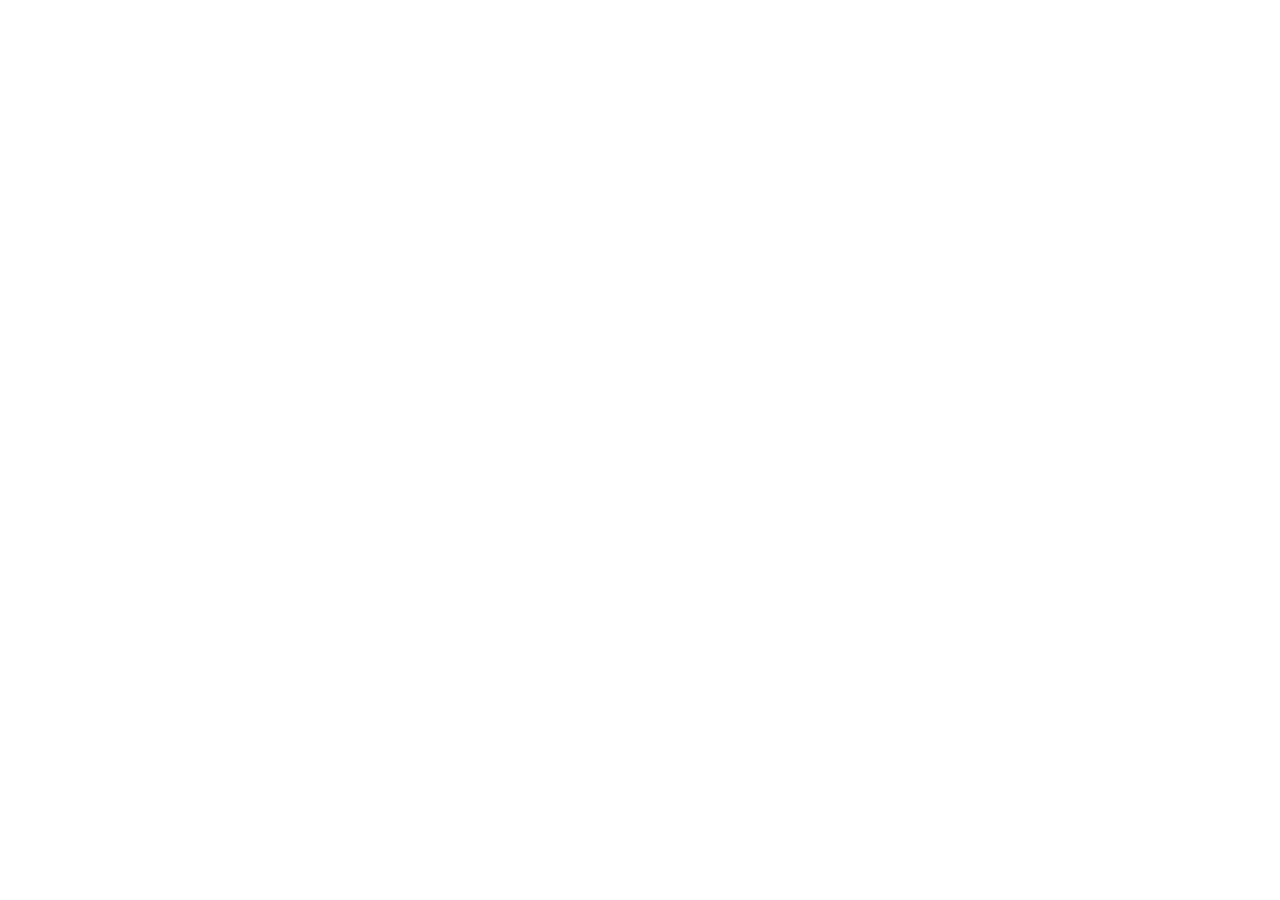
==== index.html @ 18ed4741 "Add files via upload" ====
<!doctype html>
<html lang="en">
  <head>
    <meta charset="UTF-8" />
    <meta name="viewport" content="width=device-width, initial-scale=1.0" />
    <meta name="theme-color" content="#0C0C0C" />
    <link rel="icon" type="image/svg+xml" href="./favicon.svg" />
    <meta
      name="description"
      content="白天宇 · 沈阳体育学院运动康复专业。方向：竞技队医 / 运动防护。"
    />
    <title>白天宇 · 运动康复 | 竞技队医方向</title>
    <!-- Kanit 已本地化到 public/fonts，不依赖 Google Fonts CDN -->
    <script type="module" crossorigin src="./assets/index-C3jaKAx_.js"></script>
    <link rel="stylesheet" crossorigin href="./assets/index-DXJRhsAa.css">
  </head>
  <body>
    <div id="root"></div>
  </body>
</html>
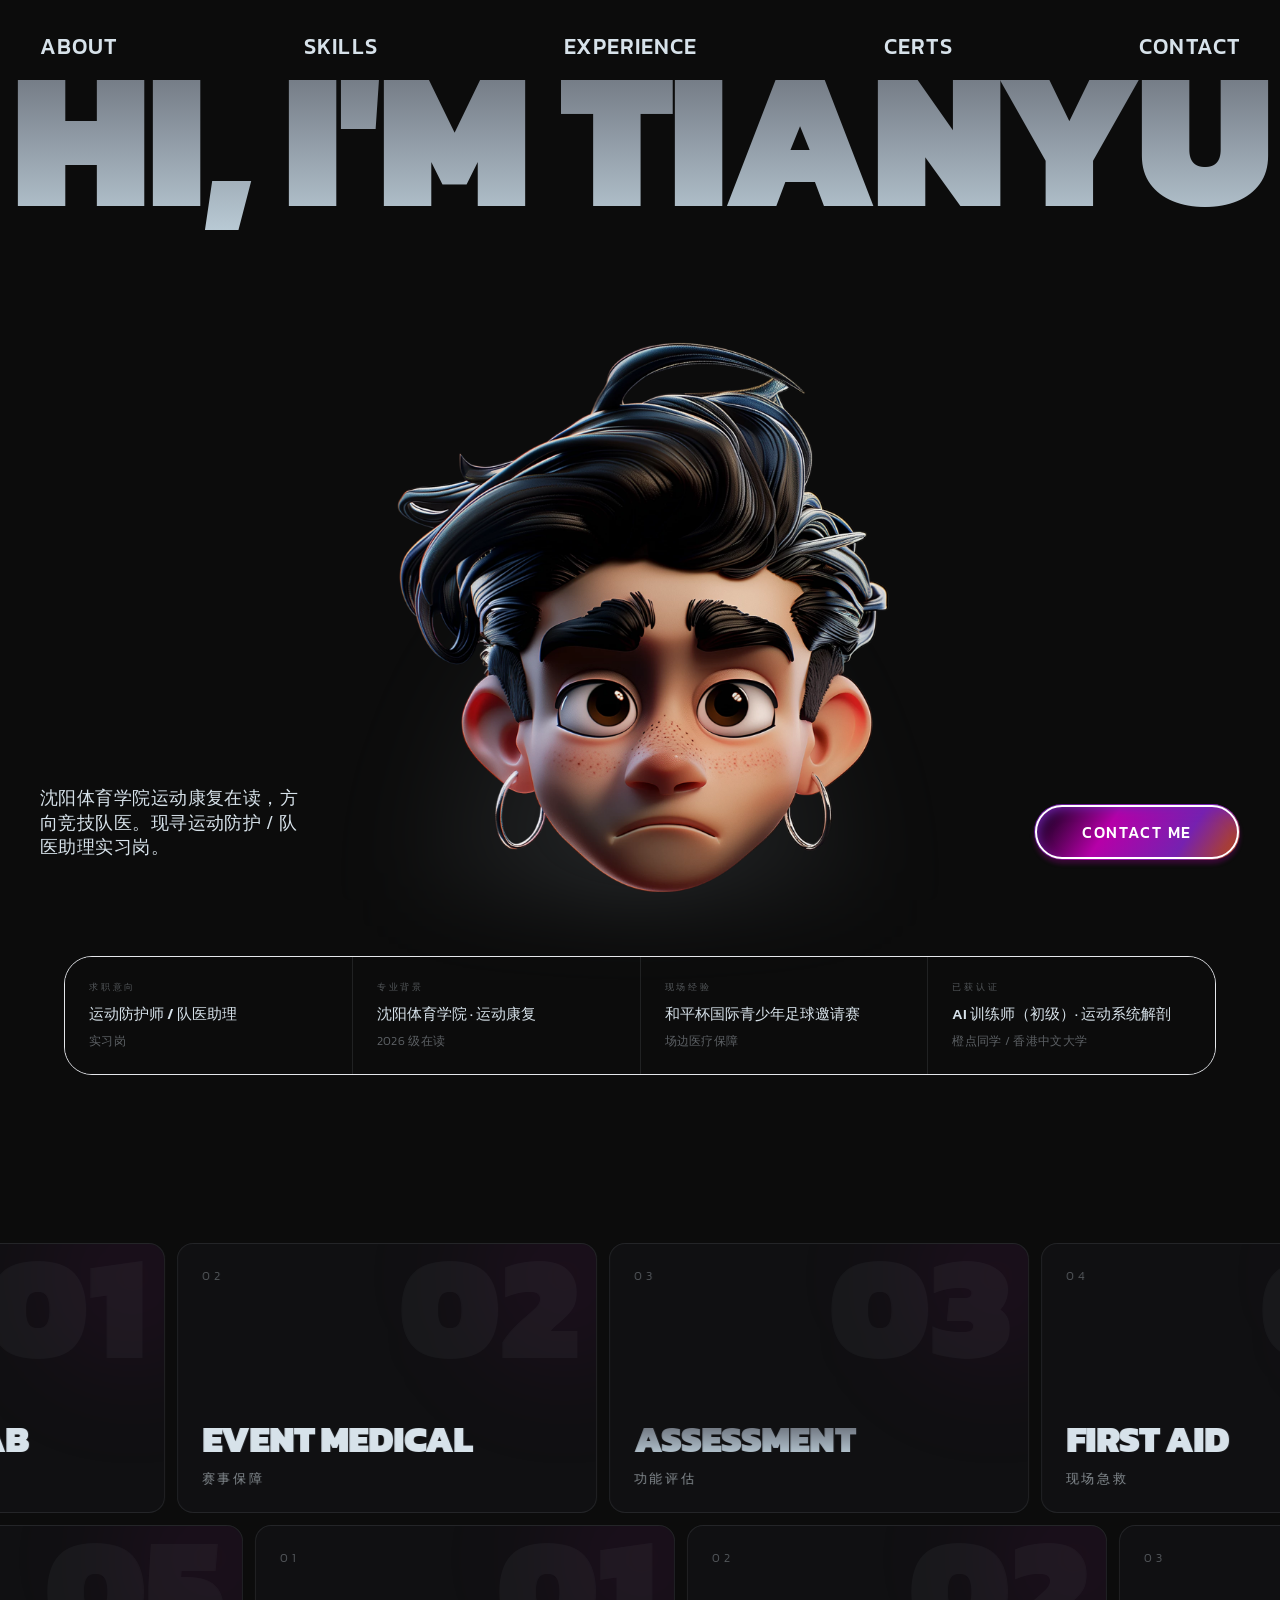
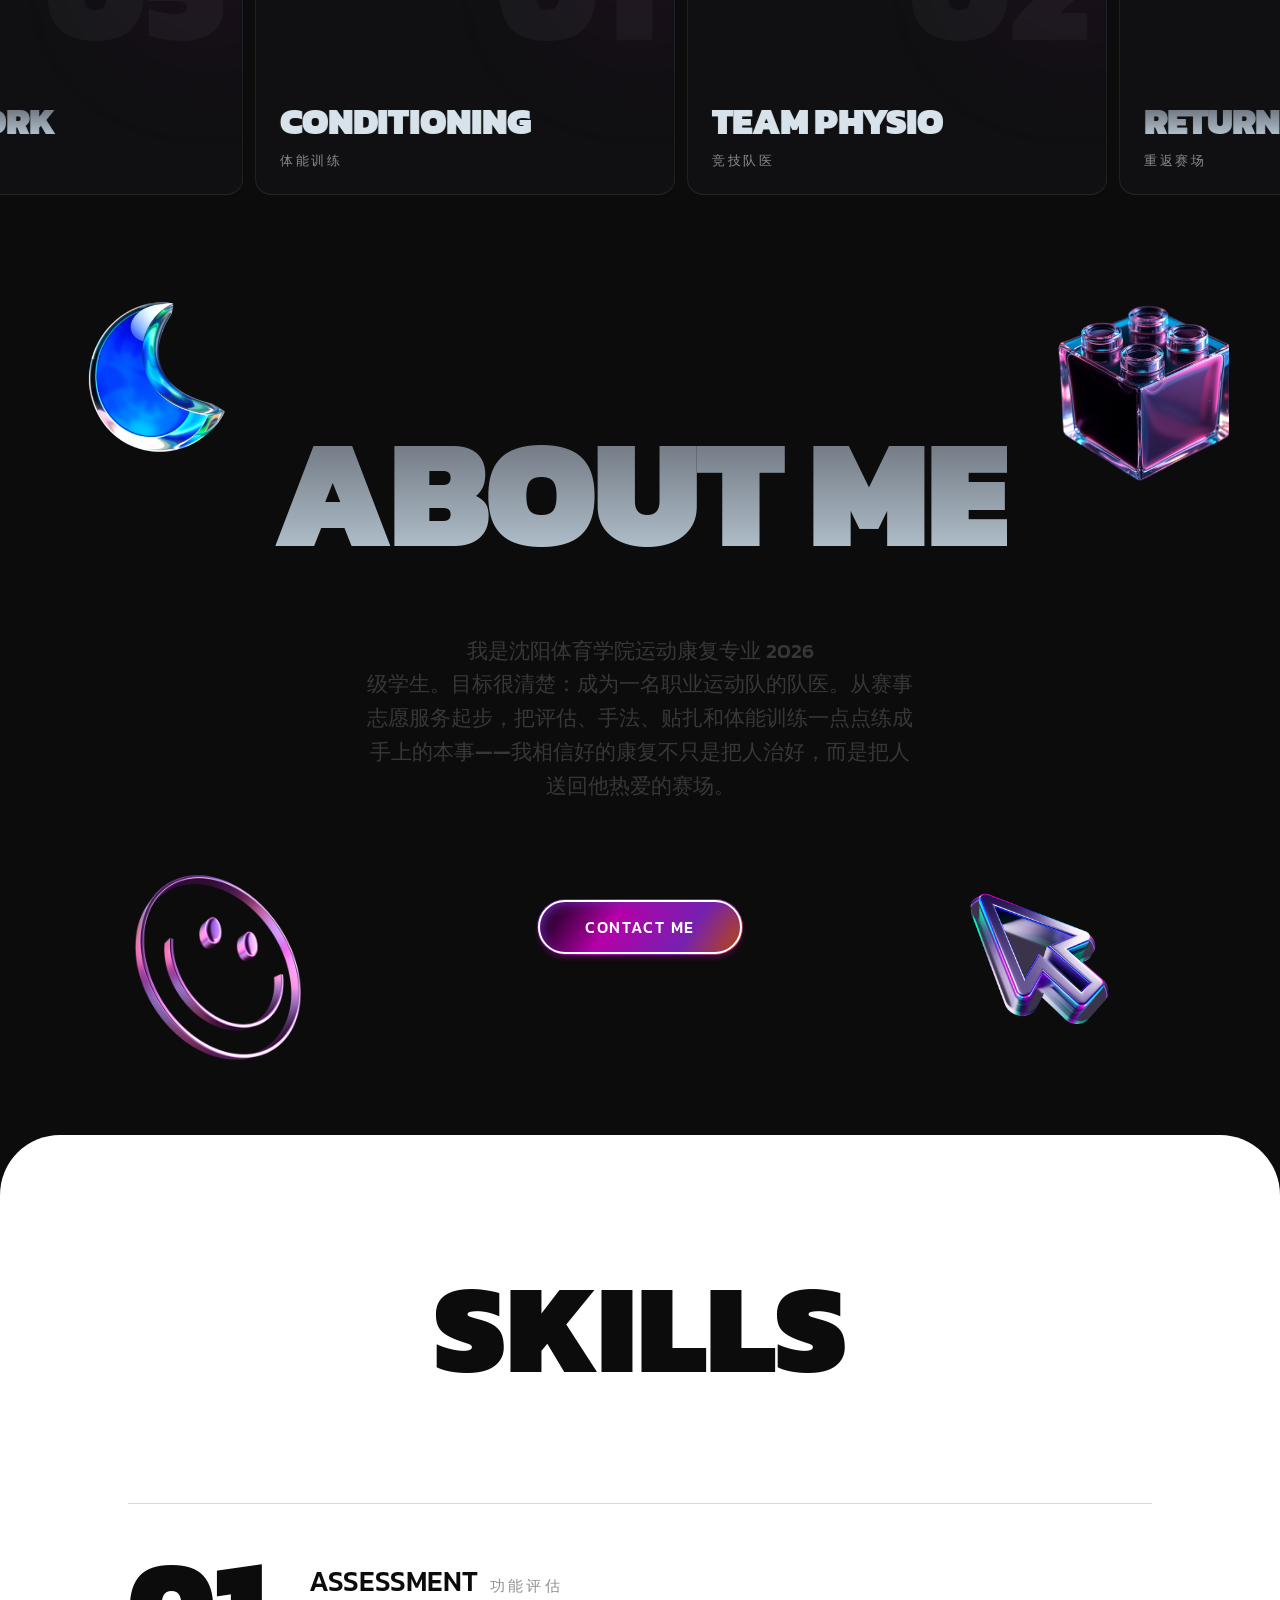
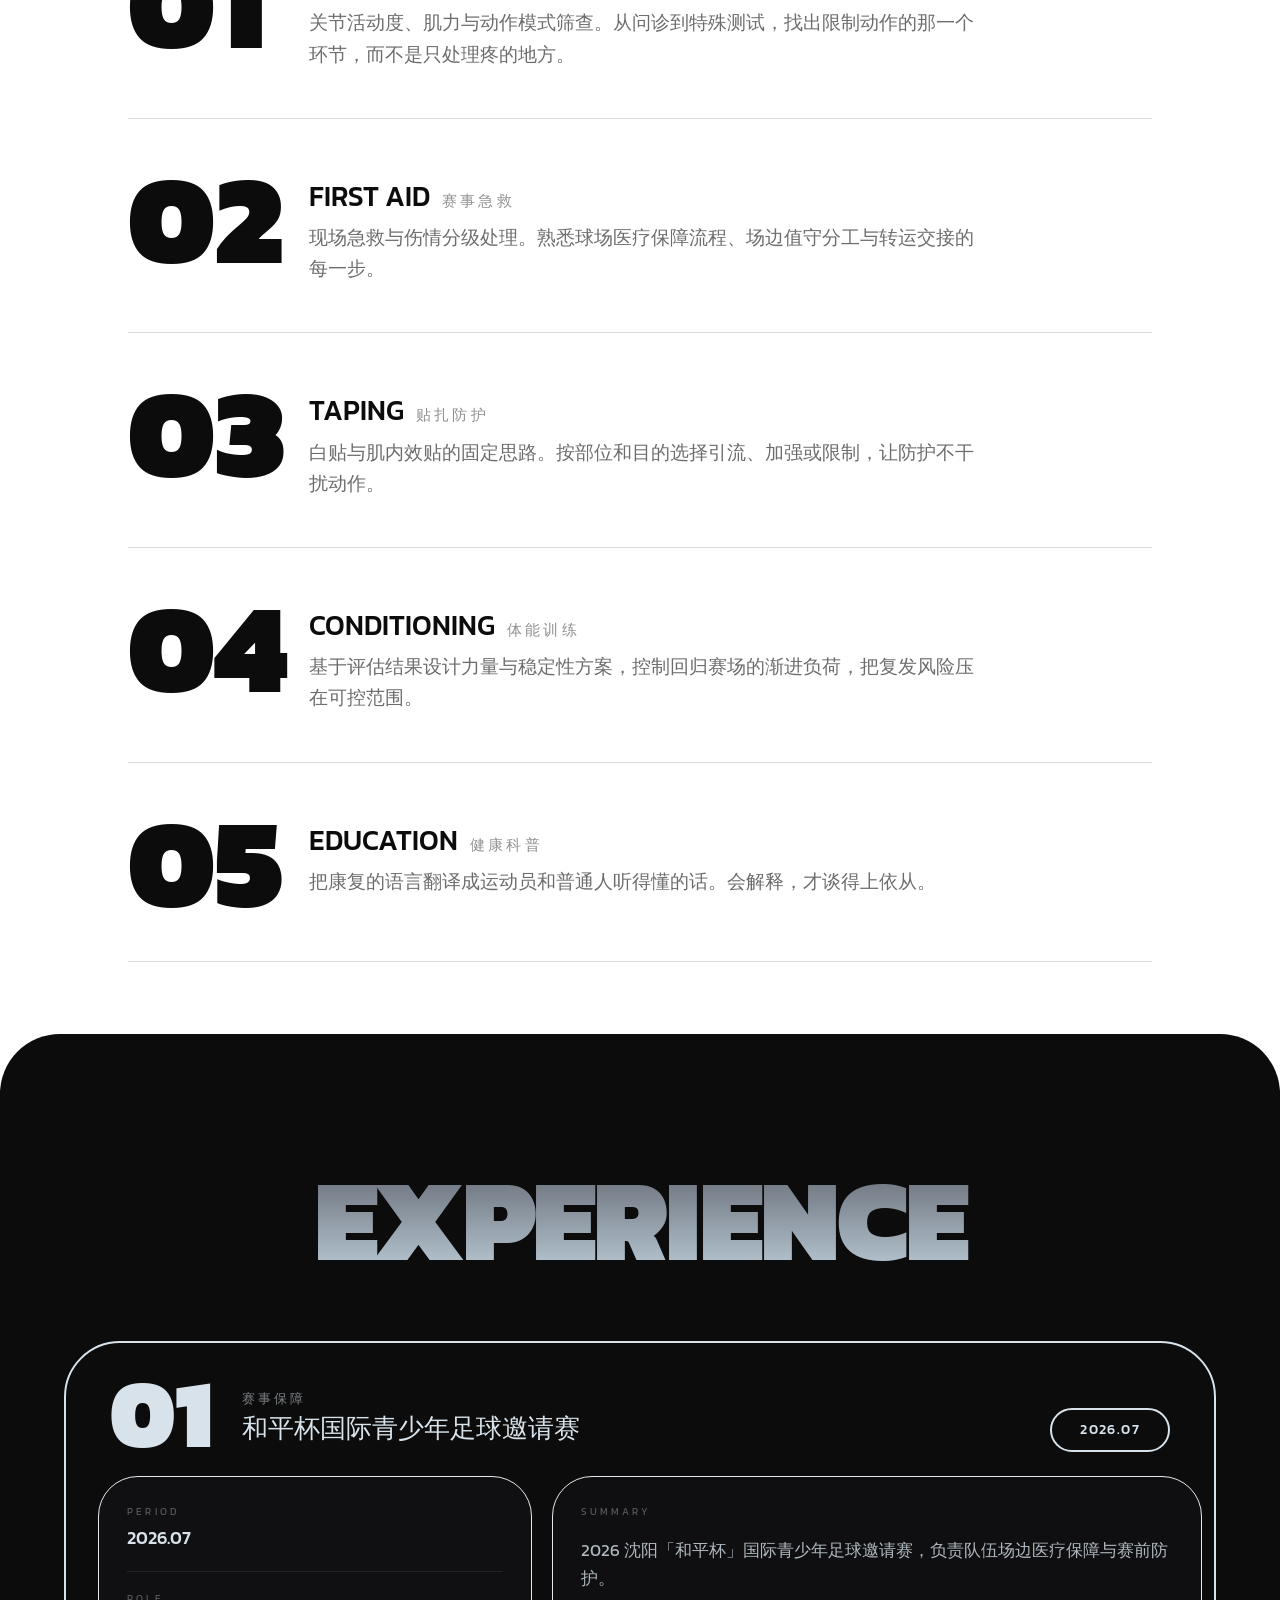
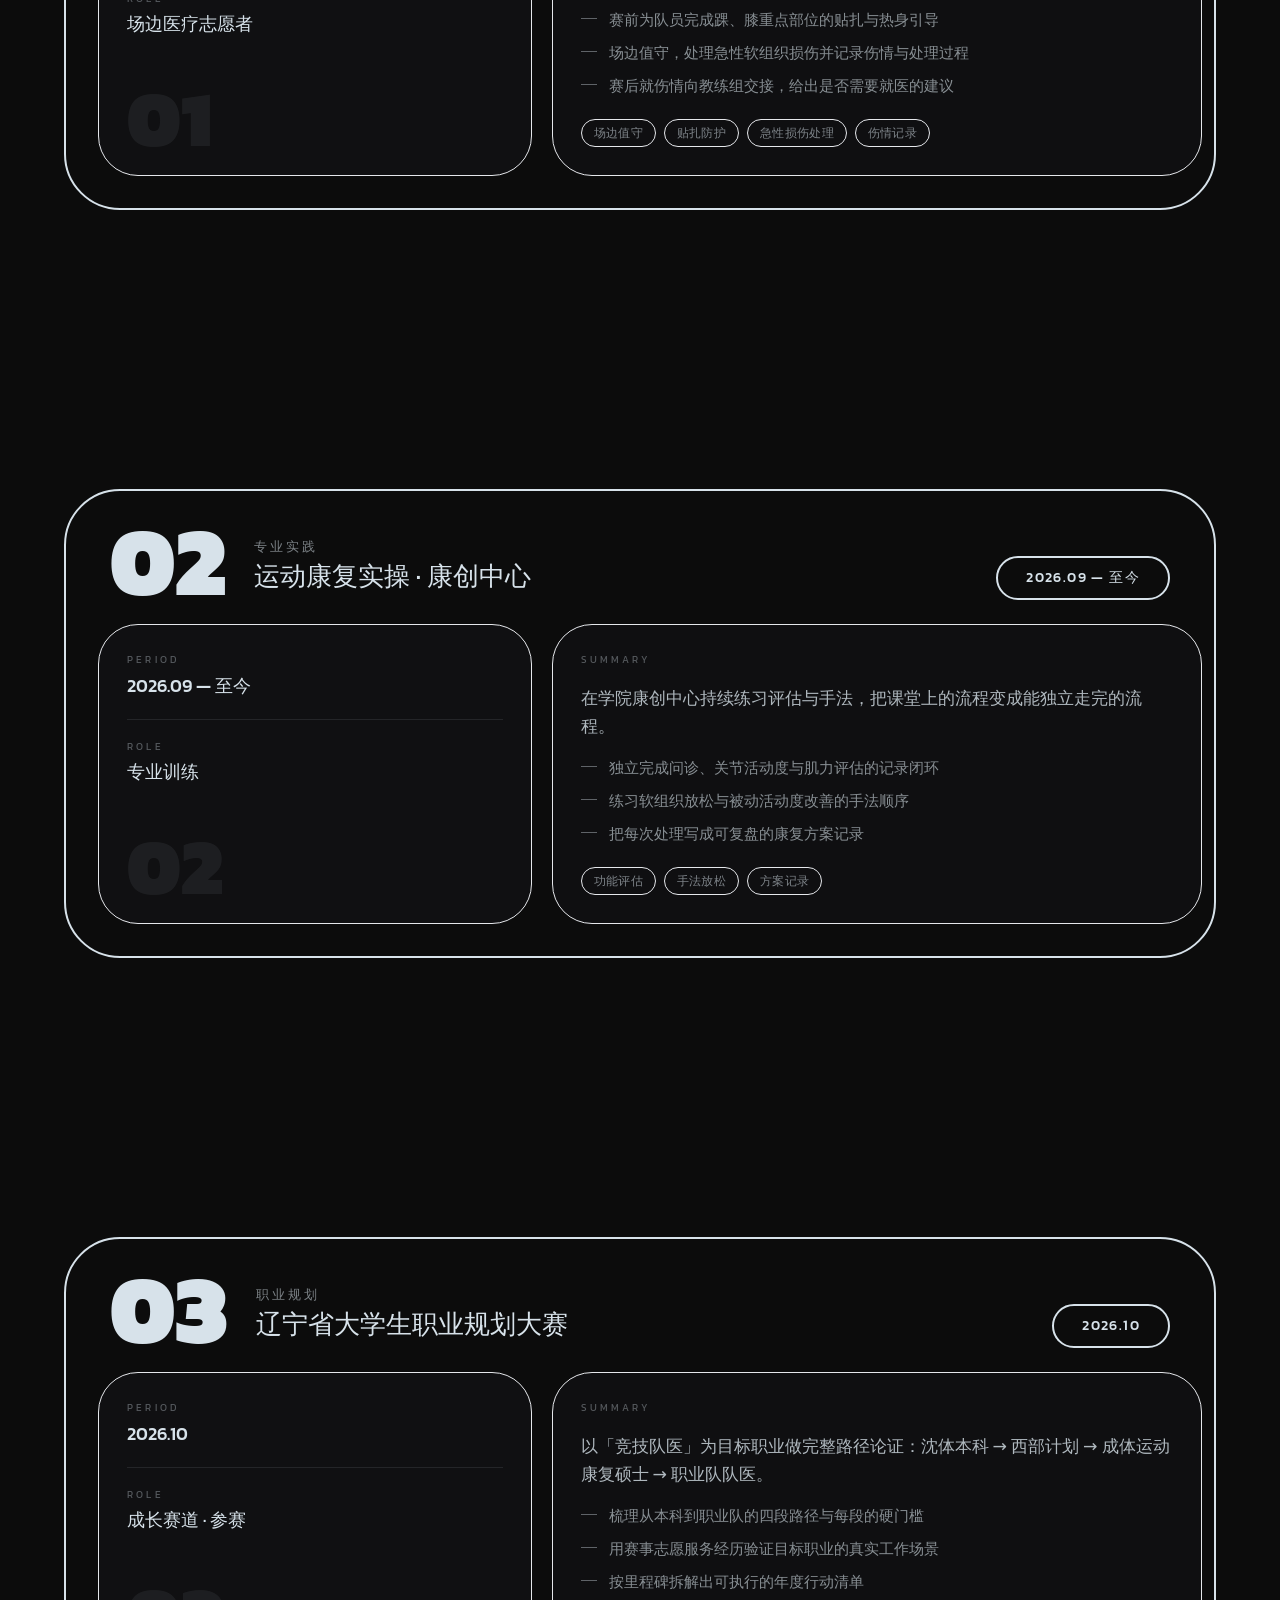
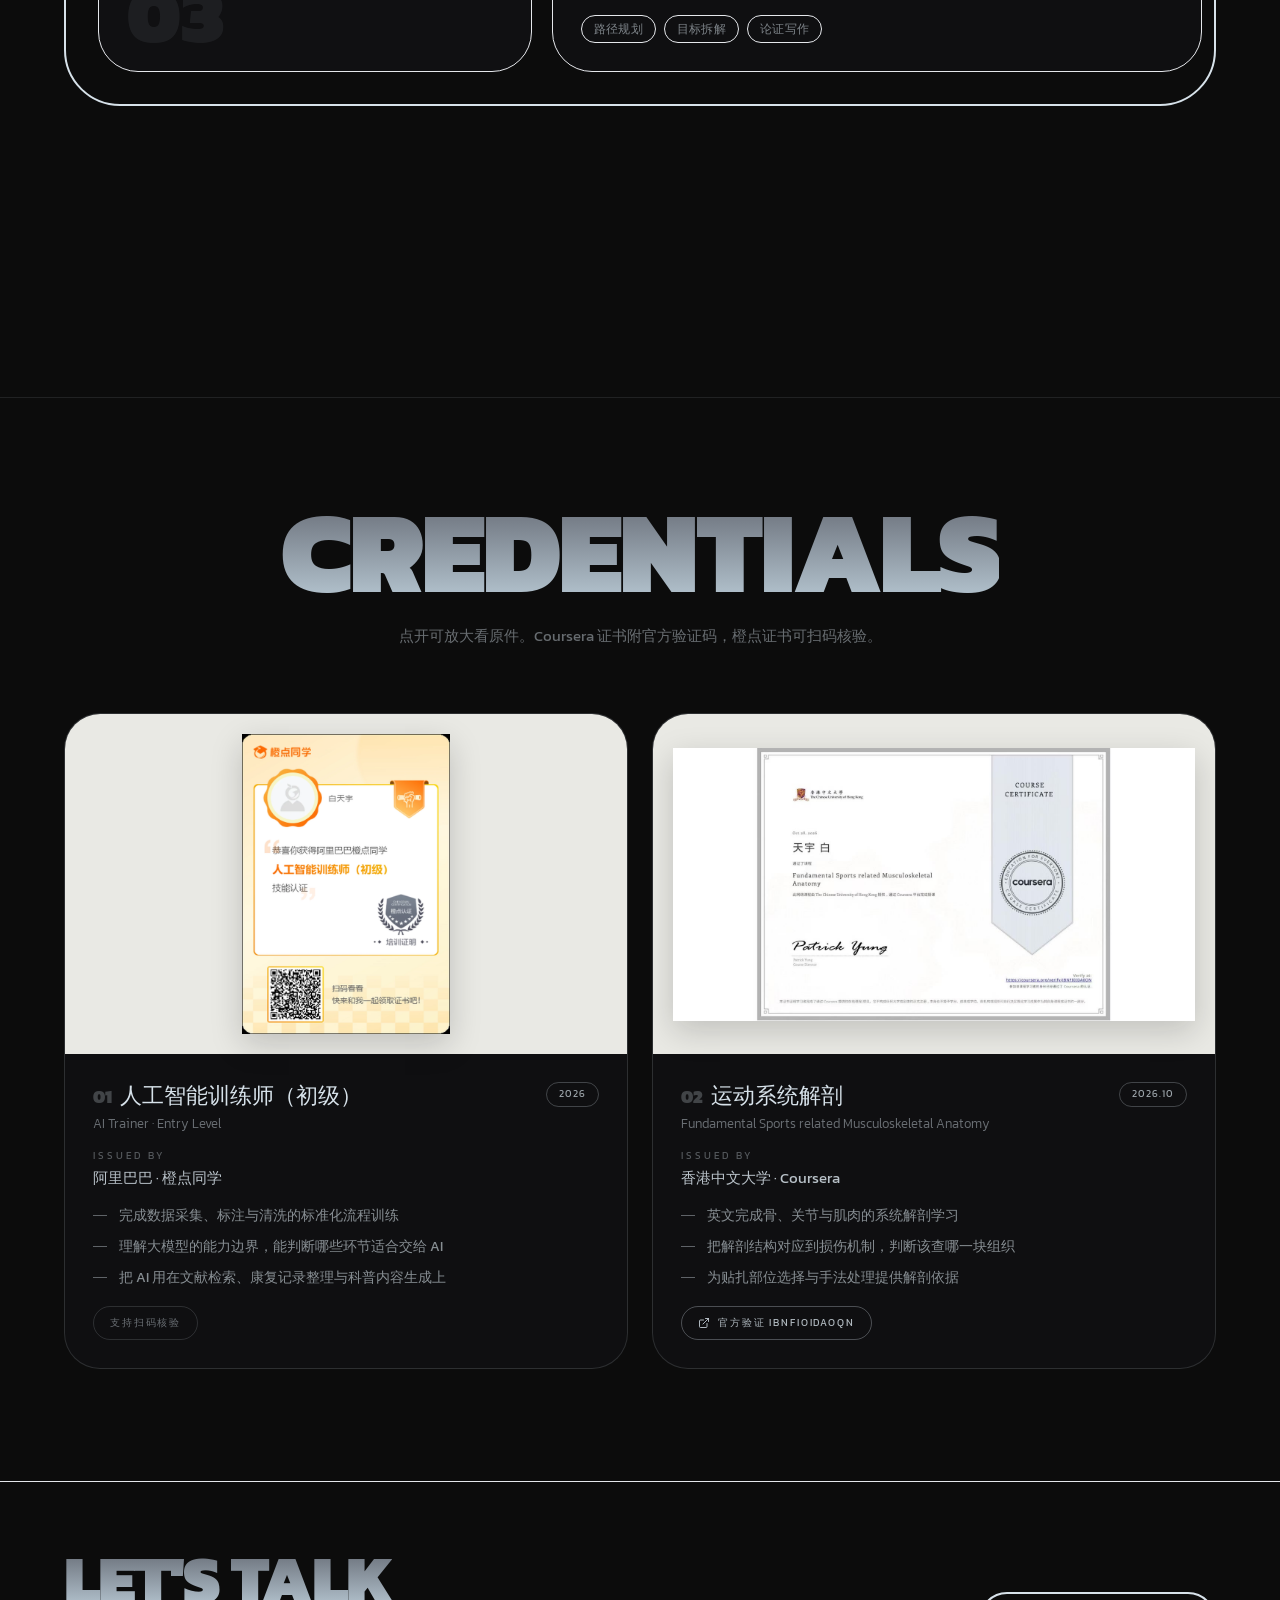
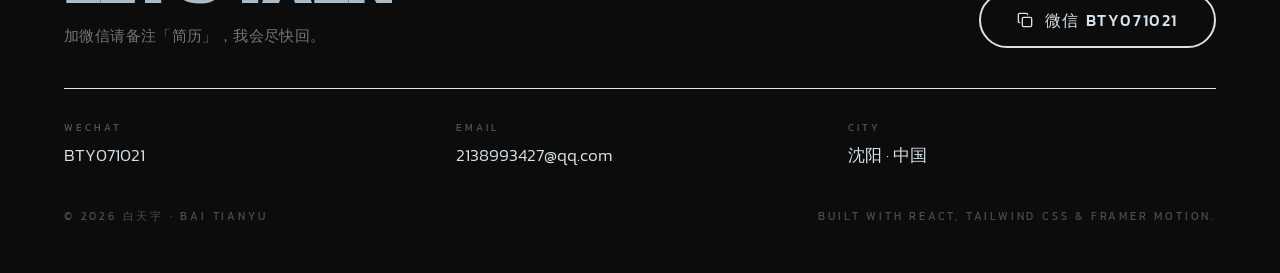
==== commit de9a4dfd: "Add files via upload" ====
--- a/index.html
+++ b/index.html
@@ -1,5 +1,5 @@
 <!doctype html>
-<html lang="en">
+<html lang="zh-CN">
   <head>
     <meta charset="UTF-8" />
     <meta name="viewport" content="width=device-width, initial-scale=1.0" />
@@ -7,12 +7,32 @@
     <link rel="icon" type="image/svg+xml" href="./favicon.svg" />
     <meta
       name="description"
-      content="白天宇 · 沈阳体育学院运动康复专业。方向：竞技队医 / 运动防护。"
+      content="白天宇 · 沈阳体育学院运动康复 2026 级。求职意向：运动防护师 / 队医助理。和平杯国际青少年足球邀请赛场边医疗保障、康创中心实操，持橙点 AI 训练师（初级）与香港中文大学运动系统解剖认证。"
     />
-    <title>白天宇 · 运动康复 | 竞技队医方向</title>
+    <meta name="author" content="白天宇 Bai Tianyu" />
+    <meta name="keywords" content="白天宇,运动康复,运动防护师,队医助理,沈阳体育学院,竞技队医,赛事医疗保障" />
+    <title>白天宇 · 运动康复 | 求职：运动防护师 / 队医助理</title>
+
+    <!-- 分享卡：微信 / 邮件里转发链接时显示的样子 -->
+    <meta property="og:type" content="profile" />
+    <meta property="og:site_name" content="白天宇 · 运动康复" />
+    <meta property="og:title" content="白天宇 · 运动康复 | 求职：运动防护师 / 队医助理" />
+    <meta
+      property="og:description"
+      content="沈阳体育学院运动康复 2026 级。赛事医疗保障经历 + 康创中心实操 + 两项认证。"
+    />
+    <meta property="og:url" content="https://bty2007.github.io/resume/" />
+    <meta property="og:image" content="https://bty2007.github.io/resume/media/portrait.webp" />
+    <meta name="twitter:card" content="summary_large_image" />
+    <meta name="twitter:title" content="白天宇 · 运动康复 | 求职：运动防护师 / 队医助理" />
+    <meta
+      name="twitter:description"
+      content="沈阳体育学院运动康复 2026 级。赛事医疗保障经历 + 康创中心实操 + 两项认证。"
+    />
+    <meta name="twitter:image" content="https://bty2007.github.io/resume/media/portrait.webp" />
     <!-- Kanit 已本地化到 public/fonts，不依赖 Google Fonts CDN -->
-    <script type="module" crossorigin src="./assets/index-C3jaKAx_.js"></script>
-    <link rel="stylesheet" crossorigin href="./assets/index-DXJRhsAa.css">
+    <script type="module" crossorigin src="./assets/index-CArWhTNt.js"></script>
+    <link rel="stylesheet" crossorigin href="./assets/index-DwH5dK7C.css">
   </head>
   <body>
     <div id="root"></div>
--- a/assets/index-DwH5dK7C.css
+++ b/assets/index-DwH5dK7C.css
@@ -0,0 +1 @@
+@font-face{font-family:Kanit;font-style:normal;font-weight:300;font-display:swap;src:url(../fonts/kanit-300.woff2) format("woff2");unicode-range:U+0000-00FF,U+0131,U+0152-0153,U+02BB-02BC,U+02C6,U+02DA,U+02DC,U+0304,U+0308,U+0329,U+2000-206F,U+20AC,U+2122,U+2191,U+2193,U+2212,U+2215,U+FEFF,U+FFFD}@font-face{font-family:Kanit;font-style:normal;font-weight:400;font-display:swap;src:url(../fonts/kanit-400.woff2) format("woff2");unicode-range:U+0000-00FF,U+0131,U+0152-0153,U+02BB-02BC,U+02C6,U+02DA,U+02DC,U+0304,U+0308,U+0329,U+2000-206F,U+20AC,U+2122,U+2191,U+2193,U+2212,U+2215,U+FEFF,U+FFFD}@font-face{font-family:Kanit;font-style:normal;font-weight:500;font-display:swap;src:url(../fonts/kanit-500.woff2) format("woff2");unicode-range:U+0000-00FF,U+0131,U+0152-0153,U+02BB-02BC,U+02C6,U+02DA,U+02DC,U+0304,U+0308,U+0329,U+2000-206F,U+20AC,U+2122,U+2191,U+2193,U+2212,U+2215,U+FEFF,U+FFFD}@font-face{font-family:Kanit;font-style:normal;font-weight:600;font-display:swap;src:url(../fonts/kanit-600.woff2) format("woff2");unicode-range:U+0000-00FF,U+0131,U+0152-0153,U+02BB-02BC,U+02C6,U+02DA,U+02DC,U+0304,U+0308,U+0329,U+2000-206F,U+20AC,U+2122,U+2191,U+2193,U+2212,U+2215,U+FEFF,U+FFFD}@font-face{font-family:Kanit;font-style:normal;font-weight:700;font-display:swap;src:url(../fonts/kanit-700.woff2) format("woff2");unicode-range:U+0000-00FF,U+0131,U+0152-0153,U+02BB-02BC,U+02C6,U+02DA,U+02DC,U+0304,U+0308,U+0329,U+2000-206F,U+20AC,U+2122,U+2191,U+2193,U+2212,U+2215,U+FEFF,U+FFFD}@font-face{font-family:Kanit;font-style:normal;font-weight:800;font-display:swap;src:url(../fonts/kanit-800.woff2) format("woff2");unicode-range:U+0000-00FF,U+0131,U+0152-0153,U+02BB-02BC,U+02C6,U+02DA,U+02DC,U+0304,U+0308,U+0329,U+2000-206F,U+20AC,U+2122,U+2191,U+2193,U+2212,U+2215,U+FEFF,U+FFFD}@font-face{font-family:Kanit;font-style:normal;font-weight:900;font-display:swap;src:url(../fonts/kanit-900.woff2) format("woff2");unicode-range:U+0000-00FF,U+0131,U+0152-0153,U+02BB-02BC,U+02C6,U+02DA,U+02DC,U+0304,U+0308,U+0329,U+2000-206F,U+20AC,U+2122,U+2191,U+2193,U+2212,U+2215,U+FEFF,U+FFFD}*,:before,:after{--tw-border-spacing-x:0;--tw-border-spacing-y:0;--tw-translate-x:0;--tw-translate-y:0;--tw-rotate:0;--tw-skew-x:0;--tw-skew-y:0;--tw-scale-x:1;--tw-scale-y:1;--tw-pan-x: ;--tw-pan-y: ;--tw-pinch-zoom: ;--tw-scroll-snap-strictness:proximity;--tw-gradient-from-position: ;--tw-gradient-via-position: ;--tw-gradient-to-position: ;--tw-ordinal: ;--tw-slashed-zero: ;--tw-numeric-figure: ;--tw-numeric-spacing: ;--tw-numeric-fraction: ;--tw-ring-inset: ;--tw-ring-offset-width:0px;--tw-ring-offset-color:#fff;--tw-ring-color:rgb(59 130 246 / .5);--tw-ring-offset-shadow:0 0 #0000;--tw-ring-shadow:0 0 #0000;--tw-shadow:0 0 #0000;--tw-shadow-colored:0 0 #0000;--tw-blur: ;--tw-brightness: ;--tw-contrast: ;--tw-grayscale: ;--tw-hue-rotate: ;--tw-invert: ;--tw-saturate: ;--tw-sepia: ;--tw-drop-shadow: ;--tw-backdrop-blur: ;--tw-backdrop-brightness: ;--tw-backdrop-contrast: ;--tw-backdrop-grayscale: ;--tw-backdrop-hue-rotate: ;--tw-backdrop-invert: ;--tw-backdrop-opacity: ;--tw-backdrop-saturate: ;--tw-backdrop-sepia: ;--tw-contain-size: ;--tw-contain-layout: ;--tw-contain-paint: ;--tw-contain-style: }::backdrop{--tw-border-spacing-x:0;--tw-border-spacing-y:0;--tw-translate-x:0;--tw-translate-y:0;--tw-rotate:0;--tw-skew-x:0;--tw-skew-y:0;--tw-scale-x:1;--tw-scale-y:1;--tw-pan-x: ;--tw-pan-y: ;--tw-pinch-zoom: ;--tw-scroll-snap-strictness:proximity;--tw-gradient-from-position: ;--tw-gradient-via-position: ;--tw-gradient-to-position: ;--tw-ordinal: ;--tw-slashed-zero: ;--tw-numeric-figure: ;--tw-numeric-spacing: ;--tw-numeric-fraction: ;--tw-ring-inset: ;--tw-ring-offset-width:0px;--tw-ring-offset-color:#fff;--tw-ring-color:rgb(59 130 246 / .5);--tw-ring-offset-shadow:0 0 #0000;--tw-ring-shadow:0 0 #0000;--tw-shadow:0 0 #0000;--tw-shadow-colored:0 0 #0000;--tw-blur: ;--tw-brightness: ;--tw-contrast: ;--tw-grayscale: ;--tw-hue-rotate: ;--tw-invert: ;--tw-saturate: ;--tw-sepia: ;--tw-drop-shadow: ;--tw-backdrop-blur: ;--tw-backdrop-brightness: ;--tw-backdrop-contrast: ;--tw-backdrop-grayscale: ;--tw-backdrop-hue-rotate: ;--tw-backdrop-invert: ;--tw-backdrop-opacity: ;--tw-backdrop-saturate: ;--tw-backdrop-sepia: ;--tw-contain-size: ;--tw-contain-layout: ;--tw-contain-paint: ;--tw-contain-style: }*,:before,:after{box-sizing:border-box;border-width:0;border-style:solid;border-color:#e5e7eb}:before,:after{--tw-content: ""}html,:host{line-height:1.5;-webkit-text-size-adjust:100%;-moz-tab-size:4;-o-tab-size:4;tab-size:4;font-family:Kanit,PingFang SC,Hiragino Sans GB,Microsoft YaHei,Noto Sans SC,system-ui,sans-serif;font-feature-settings:normal;font-variation-settings:normal;-webkit-tap-highlight-color:transparent}body{margin:0;line-height:inherit}hr{height:0;color:inherit;border-top-width:1px}abbr:where([title]){-webkit-text-decoration:underline dotted;text-decoration:underline dotted}h1,h2,h3,h4,h5,h6{font-size:inherit;font-weight:inherit}a{color:inherit;text-decoration:inherit}b,strong{font-weight:bolder}code,kbd,samp,pre{font-family:ui-monospace,SFMono-Regular,Menlo,Monaco,Consolas,Liberation Mono,Courier New,monospace;font-feature-settings:normal;font-variation-settings:normal;font-size:1em}small{font-size:80%}sub,sup{font-size:75%;line-height:0;position:relative;vertical-align:baseline}sub{bottom:-.25em}sup{top:-.5em}table{text-indent:0;border-color:inherit;border-collapse:collapse}button,input,optgroup,select,textarea{font-family:inherit;font-feature-settings:inherit;font-variation-settings:inherit;font-size:100%;font-weight:inherit;line-height:inherit;letter-spacing:inherit;color:inherit;margin:0;padding:0}button,select{text-transform:none}button,input:where([type=button]),input:where([type=reset]),input:where([type=submit]){-webkit-appearance:button;background-color:transparent;background-image:none}:-moz-focusring{outline:auto}:-moz-ui-invalid{box-shadow:none}progress{vertical-align:baseline}::-webkit-inner-spin-button,::-webkit-outer-spin-button{height:auto}[type=search]{-webkit-appearance:textfield;outline-offset:-2px}::-webkit-search-decoration{-webkit-appearance:none}::-webkit-file-upload-button{-webkit-appearance:button;font:inherit}summary{display:list-item}blockquote,dl,dd,h1,h2,h3,h4,h5,h6,hr,figure,p,pre{margin:0}fieldset{margin:0;padding:0}legend{padding:0}ol,ul,menu{list-style:none;margin:0;padding:0}dialog{padding:0}textarea{resize:vertical}input::-moz-placeholder,textarea::-moz-placeholder{opacity:1;color:#9ca3af}input::placeholder,textarea::placeholder{opacity:1;color:#9ca3af}button,[role=button]{cursor:pointer}:disabled{cursor:default}img,svg,video,canvas,audio,iframe,embed,object{display:block;vertical-align:middle}img,video{max-width:100%;height:auto}[hidden]:where(:not([hidden=until-found])){display:none}.pointer-events-none{pointer-events:none}.invisible{visibility:hidden}.fixed{position:fixed}.absolute{position:absolute}.relative{position:relative}.sticky{position:sticky}.inset-0{top:0;right:0;bottom:0;left:0}.inset-x-0{left:0;right:0}.-right-12{right:-3rem}.-top-12{top:-3rem}.-top-3{top:-.75rem}.bottom-0{bottom:0}.bottom-3{bottom:.75rem}.bottom-\[8\%\]{bottom:8%}.left-0{left:0}.left-1\/2{left:50%}.left-\[1\%\]{left:1%}.left-\[3\%\]{left:3%}.right-3{right:.75rem}.right-4{right:1rem}.right-\[1\%\]{right:1%}.right-\[3\%\]{right:3%}.top-0{top:0}.top-1\/2{top:50%}.top-24{top:6rem}.top-4{top:1rem}.top-\[4\%\]{top:4%}.z-0{z-index:0}.z-10{z-index:10}.z-20{z-index:20}.z-\[60\]{z-index:60}.mx-auto{margin-left:auto;margin-right:auto}.-mt-10{margin-top:-2.5rem}.mb-10{margin-bottom:2.5rem}.mb-16{margin-bottom:4rem}.ml-auto{margin-left:auto}.mt-16{margin-top:4rem}.mt-3{margin-top:.75rem}.mt-6{margin-top:1.5rem}.mt-\[0\.62em\]{margin-top:.62em}.mt-\[0\.6em\]{margin-top:.6em}.mt-auto{margin-top:auto}.inline-block{display:inline-block}.flex{display:flex}.inline-flex{display:inline-flex}.grid{display:grid}.hidden{display:none}.h-10{height:2.5rem}.h-2\/3{height:66.666667%}.h-3{height:.75rem}.h-4{height:1rem}.h-40{height:10rem}.h-\[240px\]{height:240px}.h-\[80vh\]{height:80vh}.h-full{height:100%}.h-px{height:1px}.h-screen{height:100vh}.max-h-\[88vh\]{max-height:88vh}.min-h-screen{min-height:100vh}.w-10{width:2.5rem}.w-3{width:.75rem}.w-3\.5{width:.875rem}.w-4{width:1rem}.w-40{width:10rem}.w-\[100px\]{width:100px}.w-\[120px\]{width:120px}.w-\[130px\]{width:130px}.w-\[280px\]{width:280px}.w-\[clamp\(3\.6rem\,11vw\,170px\)\]{width:clamp(3.6rem,11vw,170px)}.w-auto{width:auto}.w-fit{width:-moz-fit-content;width:fit-content}.w-full{width:100%}.w-max{width:-moz-max-content;width:max-content}.max-w-2xl{max-width:42rem}.max-w-4xl{max-width:56rem}.max-w-5xl{max-width:64rem}.max-w-6xl{max-width:72rem}.max-w-\[160px\]{max-width:160px}.max-w-\[560px\]{max-width:560px}.max-w-\[94vw\]{max-width:94vw}.max-w-xl{max-width:36rem}.flex-1{flex:1 1 0%}.shrink-0{flex-shrink:0}.-translate-x-1\/2{--tw-translate-x:-50%;transform:translate(var(--tw-translate-x),var(--tw-translate-y)) rotate(var(--tw-rotate)) skew(var(--tw-skew-x)) skewY(var(--tw-skew-y)) scaleX(var(--tw-scale-x)) scaleY(var(--tw-scale-y))}.-translate-y-1\/2{--tw-translate-y:-50%;transform:translate(var(--tw-translate-x),var(--tw-translate-y)) rotate(var(--tw-rotate)) skew(var(--tw-skew-x)) skewY(var(--tw-skew-y)) scaleX(var(--tw-scale-x)) scaleY(var(--tw-scale-y))}.transform{transform:translate(var(--tw-translate-x),var(--tw-translate-y)) rotate(var(--tw-rotate)) skew(var(--tw-skew-x)) skewY(var(--tw-skew-y)) scaleX(var(--tw-scale-x)) scaleY(var(--tw-scale-y))}.select-none{-webkit-user-select:none;-moz-user-select:none;user-select:none}.resize{resize:both}.grid-cols-1{grid-template-columns:repeat(1,minmax(0,1fr))}.flex-row{flex-direction:row}.flex-col{flex-direction:column}.flex-wrap{flex-wrap:wrap}.items-start{align-items:flex-start}.items-end{align-items:flex-end}.items-center{align-items:center}.items-baseline{align-items:baseline}.justify-center{justify-content:center}.justify-between{justify-content:space-between}.gap-1{gap:.25rem}.gap-1\.5{gap:.375rem}.gap-10{gap:2.5rem}.gap-2{gap:.5rem}.gap-3{gap:.75rem}.gap-4{gap:1rem}.gap-5{gap:1.25rem}.gap-6{gap:1.5rem}.gap-8{gap:2rem}.gap-px{gap:1px}.gap-x-3{-moz-column-gap:.75rem;column-gap:.75rem}.gap-y-1{row-gap:.25rem}.overflow-hidden{overflow:hidden}.overflow-x-clip{overflow-x:clip}.whitespace-nowrap{white-space:nowrap}.break-all{word-break:break-all}.rounded-2xl{border-radius:1rem}.rounded-\[24px\]{border-radius:24px}.rounded-\[28px\]{border-radius:28px}.rounded-\[36px\]{border-radius:36px}.rounded-full{border-radius:9999px}.rounded-lg{border-radius:.5rem}.rounded-t-\[40px\]{border-top-left-radius:40px;border-top-right-radius:40px}.border{border-width:1px}.border-2{border-width:2px}.border-b{border-bottom-width:1px}.border-t{border-top-width:1px}.border-\[\#D7E2EA\]{--tw-border-opacity:1;border-color:rgb(215 226 234 / var(--tw-border-opacity, 1))}.border-\[\#D7E2EA\]\/10{border-color:#d7e2ea1a}.border-\[\#D7E2EA\]\/15{border-color:#d7e2ea26}.border-\[\#D7E2EA\]\/25{border-color:#d7e2ea40}.border-\[\#D7E2EA\]\/30{border-color:#d7e2ea4d}.border-\[rgba\(12\,12\,12\,0\.15\)\]{border-color:#0c0c0c26}.bg-\[\#0C0C0C\]{--tw-bg-opacity:1;background-color:rgb(12 12 12 / var(--tw-bg-opacity, 1))}.bg-\[\#0C0C0C\]\/75{background-color:#0c0c0cbf}.bg-\[\#0C0C0C\]\/95{background-color:#0c0c0cf2}.bg-\[\#0F0F11\]{--tw-bg-opacity:1;background-color:rgb(15 15 17 / var(--tw-bg-opacity, 1))}.bg-\[\#101012\]{--tw-bg-opacity:1;background-color:rgb(16 16 18 / var(--tw-bg-opacity, 1))}.bg-\[\#B600A8\]\/10{background-color:#b600a81a}.bg-\[\#D7E2EA\]\/10{background-color:#d7e2ea1a}.bg-\[\#D7E2EA\]\/40{background-color:#d7e2ea66}.bg-\[\#E9E9E4\]{--tw-bg-opacity:1;background-color:rgb(233 233 228 / var(--tw-bg-opacity, 1))}.bg-white{--tw-bg-opacity:1;background-color:rgb(255 255 255 / var(--tw-bg-opacity, 1))}.bg-\[radial-gradient\(ellipse_at_bottom\,rgba\(187\,204\,215\,0\.16\)\,transparent_72\%\)\]{background-image:radial-gradient(ellipse at bottom,rgba(187,204,215,.16),transparent 72%)}.object-contain{-o-object-fit:contain;object-fit:contain}.p-4{padding:1rem}.p-5{padding:1.25rem}.p-6{padding:1.5rem}.px-1{padding-left:.25rem;padding-right:.25rem}.px-3{padding-left:.75rem;padding-right:.75rem}.px-4{padding-left:1rem;padding-right:1rem}.px-5{padding-left:1.25rem;padding-right:1.25rem}.px-6{padding-left:1.5rem;padding-right:1.5rem}.px-7{padding-left:1.75rem;padding-right:1.75rem}.px-8{padding-left:2rem;padding-right:2rem}.py-1{padding-top:.25rem;padding-bottom:.25rem}.py-1\.5{padding-top:.375rem;padding-bottom:.375rem}.py-2{padding-top:.5rem;padding-bottom:.5rem}.py-20{padding-top:5rem;padding-bottom:5rem}.py-3{padding-top:.75rem;padding-bottom:.75rem}.py-5{padding-top:1.25rem;padding-bottom:1.25rem}.py-8{padding-top:2rem;padding-bottom:2rem}.pb-1{padding-bottom:.25rem}.pb-10{padding-bottom:2.5rem}.pb-2{padding-bottom:.5rem}.pb-20{padding-bottom:5rem}.pb-24{padding-bottom:6rem}.pb-7{padding-bottom:1.75rem}.pt-1{padding-top:.25rem}.pt-10{padding-top:2.5rem}.pt-14{padding-top:3.5rem}.pt-16{padding-top:4rem}.pt-20{padding-top:5rem}.pt-24{padding-top:6rem}.pt-6{padding-top:1.5rem}.pt-8{padding-top:2rem}.text-center{text-align:center}.text-\[0\.55rem\]{font-size:.55rem}.text-\[0\.56rem\]{font-size:.56rem}.text-\[0\.58rem\]{font-size:.58rem}.text-\[0\.62rem\]{font-size:.62rem}.text-\[0\.65rem\]{font-size:.65rem}.text-\[0\.6rem\]{font-size:.6rem}.text-\[0\.7rem\]{font-size:.7rem}.text-sm{font-size:.875rem;line-height:1.25rem}.text-xs{font-size:.75rem;line-height:1rem}.font-black{font-weight:900}.font-light{font-weight:300}.font-medium{font-weight:500}.uppercase{text-transform:uppercase}.leading-\[0\.72\]{line-height:.72}.leading-\[0\.8\]{line-height:.8}.leading-\[0\.95\]{line-height:.95}.leading-none{line-height:1}.leading-relaxed{line-height:1.625}.leading-snug{line-height:1.375}.leading-tight{line-height:1.25}.tracking-\[0\.18em\]{letter-spacing:.18em}.tracking-\[0\.22em\]{letter-spacing:.22em}.tracking-\[0\.25em\]{letter-spacing:.25em}.tracking-\[0\.2em\]{letter-spacing:.2em}.tracking-\[0\.32em\]{letter-spacing:.32em}.tracking-\[0\.35em\]{letter-spacing:.35em}.tracking-\[0\.3em\]{letter-spacing:.3em}.tracking-tight{letter-spacing:-.025em}.tracking-wide{letter-spacing:.025em}.tracking-wider{letter-spacing:.05em}.tracking-widest{letter-spacing:.1em}.text-\[\#0C0C0C\]{--tw-text-opacity:1;color:rgb(12 12 12 / var(--tw-text-opacity, 1))}.text-\[\#0C0C0C\]\/45{color:#0c0c0c73}.text-\[\#BBCCD7\]{--tw-text-opacity:1;color:rgb(187 204 215 / var(--tw-text-opacity, 1))}.text-\[\#D7E2EA\]{--tw-text-opacity:1;color:rgb(215 226 234 / var(--tw-text-opacity, 1))}.text-\[\#D7E2EA\]\/25{color:#d7e2ea40}.text-\[\#D7E2EA\]\/30{color:#d7e2ea4d}.text-\[\#D7E2EA\]\/35{color:#d7e2ea59}.text-\[\#D7E2EA\]\/40{color:#d7e2ea66}.text-\[\#D7E2EA\]\/45{color:#d7e2ea73}.text-\[\#D7E2EA\]\/50{color:#d7e2ea80}.text-\[\#D7E2EA\]\/55{color:#d7e2ea8c}.text-\[\#D7E2EA\]\/60{color:#d7e2ea99}.text-\[\#D7E2EA\]\/70{color:#d7e2eab3}.text-\[\#D7E2EA\]\/80{color:#d7e2eacc}.text-\[\#D7E2EA\]\/85{color:#d7e2ead9}.text-\[\#D7E2EA\]\/\[0\.045\]{color:#d7e2ea0b}.text-\[\#D7E2EA\]\/\[0\.07\]{color:#d7e2ea12}.text-white{--tw-text-opacity:1;color:rgb(255 255 255 / var(--tw-text-opacity, 1))}.opacity-0{opacity:0}.opacity-60{opacity:.6}.shadow-2xl{--tw-shadow:0 25px 50px -12px rgb(0 0 0 / .25);--tw-shadow-colored:0 25px 50px -12px var(--tw-shadow-color);box-shadow:var(--tw-ring-offset-shadow, 0 0 #0000),var(--tw-ring-shadow, 0 0 #0000),var(--tw-shadow)}.shadow-\[0_10px_30px_rgba\(12\,12\,12\,0\.18\)\]{--tw-shadow:0 10px 30px rgba(12,12,12,.18);--tw-shadow-colored:0 10px 30px var(--tw-shadow-color);box-shadow:var(--tw-ring-offset-shadow, 0 0 #0000),var(--tw-ring-shadow, 0 0 #0000),var(--tw-shadow)}.outline{outline-style:solid}.blur-2xl{--tw-blur:blur(40px);filter:var(--tw-blur) var(--tw-brightness) var(--tw-contrast) var(--tw-grayscale) var(--tw-hue-rotate) var(--tw-invert) var(--tw-saturate) var(--tw-sepia) var(--tw-drop-shadow)}.blur-3xl{--tw-blur:blur(64px);filter:var(--tw-blur) var(--tw-brightness) var(--tw-contrast) var(--tw-grayscale) var(--tw-hue-rotate) var(--tw-invert) var(--tw-saturate) var(--tw-sepia) var(--tw-drop-shadow)}.backdrop-blur-sm{--tw-backdrop-blur:blur(4px);-webkit-backdrop-filter:var(--tw-backdrop-blur) var(--tw-backdrop-brightness) var(--tw-backdrop-contrast) var(--tw-backdrop-grayscale) var(--tw-backdrop-hue-rotate) var(--tw-backdrop-invert) var(--tw-backdrop-opacity) var(--tw-backdrop-saturate) var(--tw-backdrop-sepia);backdrop-filter:var(--tw-backdrop-blur) var(--tw-backdrop-brightness) var(--tw-backdrop-contrast) var(--tw-backdrop-grayscale) var(--tw-backdrop-hue-rotate) var(--tw-backdrop-invert) var(--tw-backdrop-opacity) var(--tw-backdrop-saturate) var(--tw-backdrop-sepia)}.transition{transition-property:color,background-color,border-color,text-decoration-color,fill,stroke,opacity,box-shadow,transform,filter,backdrop-filter;transition-timing-function:cubic-bezier(.4,0,.2,1);transition-duration:.15s}.transition-colors{transition-property:color,background-color,border-color,text-decoration-color,fill,stroke;transition-timing-function:cubic-bezier(.4,0,.2,1);transition-duration:.15s}.transition-opacity{transition-property:opacity;transition-timing-function:cubic-bezier(.4,0,.2,1);transition-duration:.15s}.transition-transform{transition-property:transform;transition-timing-function:cubic-bezier(.4,0,.2,1);transition-duration:.15s}.duration-200{transition-duration:.2s}.duration-300{transition-duration:.3s}.ease-in-out{transition-timing-function:cubic-bezier(.4,0,.2,1)}.ease-out{transition-timing-function:cubic-bezier(0,0,.2,1)}*,*:before,*:after{box-sizing:border-box;margin:0;padding:0}html,body,#root{background-color:#0c0c0c;font-family:Kanit,PingFang SC,Hiragino Sans GB,Microsoft YaHei,Noto Sans SC,system-ui,-apple-system,Segoe UI,sans-serif}html{scroll-behavior:smooth;-webkit-text-size-adjust:100%}body{-webkit-font-smoothing:antialiased;-moz-osx-font-smoothing:grayscale;overflow-x:hidden}img{display:block;max-width:100%}::-moz-selection{background:#b600a8;color:#fff}::selection{background:#b600a8;color:#fff}.hero-heading{background:linear-gradient(180deg,#646973,#bbccd7);-webkit-background-clip:text;background-clip:text;-webkit-text-fill-color:transparent;color:transparent}::-webkit-scrollbar{width:10px}::-webkit-scrollbar-track{background:#0c0c0c}::-webkit-scrollbar-thumb{background:#2a2f36;border-radius:9999px}::-webkit-scrollbar-thumb:hover{background:#3d444d}@media (prefers-reduced-motion: reduce){html{scroll-behavior:auto}}.hover\:scale-\[1\.04\]:hover{--tw-scale-x:1.04;--tw-scale-y:1.04;transform:translate(var(--tw-translate-x),var(--tw-translate-y)) rotate(var(--tw-rotate)) skew(var(--tw-skew-x)) skewY(var(--tw-skew-y)) scaleX(var(--tw-scale-x)) scaleY(var(--tw-scale-y))}.hover\:border-\[\#D7E2EA\]\/70:hover{border-color:#d7e2eab3}.hover\:bg-\[\#D7E2EA\]\/10:hover{background-color:#d7e2ea1a}.hover\:bg-\[\#F2F2EE\]:hover{--tw-bg-opacity:1;background-color:rgb(242 242 238 / var(--tw-bg-opacity, 1))}.hover\:text-\[\#D7E2EA\]:hover{--tw-text-opacity:1;color:rgb(215 226 234 / var(--tw-text-opacity, 1))}.hover\:opacity-70:hover{opacity:.7}.active\:scale-\[0\.98\]:active{--tw-scale-x:.98;--tw-scale-y:.98;transform:translate(var(--tw-translate-x),var(--tw-translate-y)) rotate(var(--tw-rotate)) skew(var(--tw-skew-x)) skewY(var(--tw-skew-y)) scaleX(var(--tw-scale-x)) scaleY(var(--tw-scale-y))}.group:hover .group-hover\:opacity-100{opacity:1}@media (min-width: 640px){.sm\:bottom-0{bottom:0}.sm\:left-\[2\%\]{left:2%}.sm\:left-\[6\%\]{left:6%}.sm\:right-6{right:1.5rem}.sm\:right-\[2\%\]{right:2%}.sm\:right-\[6\%\]{right:6%}.sm\:top-6{top:1.5rem}.sm\:top-auto{top:auto}.sm\:-mt-12{margin-top:-3rem}.sm\:mb-14{margin-bottom:3.5rem}.sm\:mb-20{margin-bottom:5rem}.sm\:mt-20{margin-top:5rem}.sm\:mt-4{margin-top:1rem}.sm\:h-\[300px\]{height:300px}.sm\:w-\[140px\]{width:140px}.sm\:w-\[160px\]{width:160px}.sm\:w-\[170px\]{width:170px}.sm\:w-\[360px\]{width:360px}.sm\:max-w-\[220px\]{max-width:220px}.sm\:translate-y-0{--tw-translate-y:0px;transform:translate(var(--tw-translate-x),var(--tw-translate-y)) rotate(var(--tw-rotate)) skew(var(--tw-skew-x)) skewY(var(--tw-skew-y)) scaleX(var(--tw-scale-x)) scaleY(var(--tw-scale-y))}.sm\:grid-cols-2{grid-template-columns:repeat(2,minmax(0,1fr))}.sm\:grid-cols-3{grid-template-columns:repeat(3,minmax(0,1fr))}.sm\:flex-row{flex-direction:row}.sm\:items-center{align-items:center}.sm\:gap-14{gap:3.5rem}.sm\:gap-4{gap:1rem}.sm\:gap-5{gap:1.25rem}.sm\:gap-6{gap:1.5rem}.sm\:rounded-\[44px\]{border-radius:44px}.sm\:rounded-t-\[50px\]{border-top-left-radius:50px;border-top-right-radius:50px}.sm\:p-6{padding:1.5rem}.sm\:p-8{padding:2rem}.sm\:px-10{padding-left:2.5rem;padding-right:2.5rem}.sm\:px-2{padding-left:.5rem;padding-right:.5rem}.sm\:px-7{padding-left:1.75rem;padding-right:1.75rem}.sm\:px-8{padding-left:2rem;padding-right:2rem}.sm\:px-9{padding-left:2.25rem;padding-right:2.25rem}.sm\:py-10{padding-top:2.5rem;padding-bottom:2.5rem}.sm\:py-2\.5{padding-top:.625rem;padding-bottom:.625rem}.sm\:py-24{padding-top:6rem;padding-bottom:6rem}.sm\:py-3\.5{padding-top:.875rem;padding-bottom:.875rem}.sm\:pb-2{padding-bottom:.5rem}.sm\:pb-24{padding-bottom:6rem}.sm\:pb-8{padding-bottom:2rem}.sm\:pt-12{padding-top:3rem}.sm\:pt-2{padding-top:.5rem}.sm\:pt-20{padding-top:5rem}.sm\:pt-24{padding-top:6rem}.sm\:pt-32{padding-top:8rem}.sm\:text-base{font-size:1rem;line-height:1.5rem}.sm\:text-sm{font-size:.875rem;line-height:1.25rem}}@media (min-width: 768px){.md\:left-\[10\%\]{left:10%}.md\:left-\[4\%\]{left:4%}.md\:right-\[10\%\]{right:10%}.md\:right-\[4\%\]{right:4%}.md\:top-32{top:8rem}.md\:-mt-14{margin-top:-3.5rem}.md\:-mt-5{margin-top:-1.25rem}.md\:mb-16{margin-bottom:4rem}.md\:mb-28{margin-bottom:7rem}.md\:mt-24{margin-top:6rem}.md\:block{display:block}.md\:h-\[340px\]{height:340px}.md\:w-\[180px\]{width:180px}.md\:w-\[210px\]{width:210px}.md\:w-\[220px\]{width:220px}.md\:w-\[440px\]{width:440px}.md\:max-w-\[260px\]{max-width:260px}.md\:grid-cols-2{grid-template-columns:repeat(2,minmax(0,1fr))}.md\:grid-cols-4{grid-template-columns:repeat(4,minmax(0,1fr))}.md\:grid-cols-\[40\%_60\%\]{grid-template-columns:40% 60%}.md\:flex-row{flex-direction:row}.md\:flex-col{flex-direction:column}.md\:items-end{align-items:flex-end}.md\:gap-10{gap:2.5rem}.md\:gap-16{gap:4rem}.md\:gap-4{gap:1rem}.md\:gap-5{gap:1.25rem}.md\:gap-6{gap:1.5rem}.md\:gap-7{gap:1.75rem}.md\:rounded-\[28px\]{border-radius:28px}.md\:rounded-\[36px\]{border-radius:36px}.md\:rounded-\[40px\]{border-radius:40px}.md\:rounded-\[56px\]{border-radius:56px}.md\:rounded-t-\[60px\]{border-top-left-radius:60px;border-top-right-radius:60px}.md\:p-7{padding:1.75rem}.md\:p-8{padding:2rem}.md\:px-10{padding-left:2.5rem;padding-right:2.5rem}.md\:px-12{padding-left:3rem;padding-right:3rem}.md\:px-3{padding-left:.75rem;padding-right:.75rem}.md\:px-6{padding-left:1.5rem;padding-right:1.5rem}.md\:py-12{padding-top:3rem;padding-bottom:3rem}.md\:py-32{padding-top:8rem;padding-bottom:8rem}.md\:py-4{padding-top:1rem;padding-bottom:1rem}.md\:py-6{padding-top:1.5rem;padding-bottom:1.5rem}.md\:pb-10{padding-bottom:2.5rem}.md\:pb-12{padding-bottom:3rem}.md\:pb-28{padding-bottom:7rem}.md\:pt-14{padding-top:3.5rem}.md\:pt-16{padding-top:4rem}.md\:pt-24{padding-top:6rem}.md\:pt-3{padding-top:.75rem}.md\:pt-32{padding-top:8rem}.md\:pt-40{padding-top:10rem}.md\:pt-8{padding-top:2rem}.md\:text-\[0\.58rem\]{font-size:.58rem}.md\:text-\[0\.62rem\]{font-size:.62rem}.md\:text-\[0\.6rem\]{font-size:.6rem}.md\:text-base{font-size:1rem;line-height:1.5rem}.md\:text-lg{font-size:1.125rem;line-height:1.75rem}}@media (min-width: 1024px){.lg\:w-\[520px\]{width:520px}.lg\:text-\[1\.4rem\]{font-size:1.4rem}}
